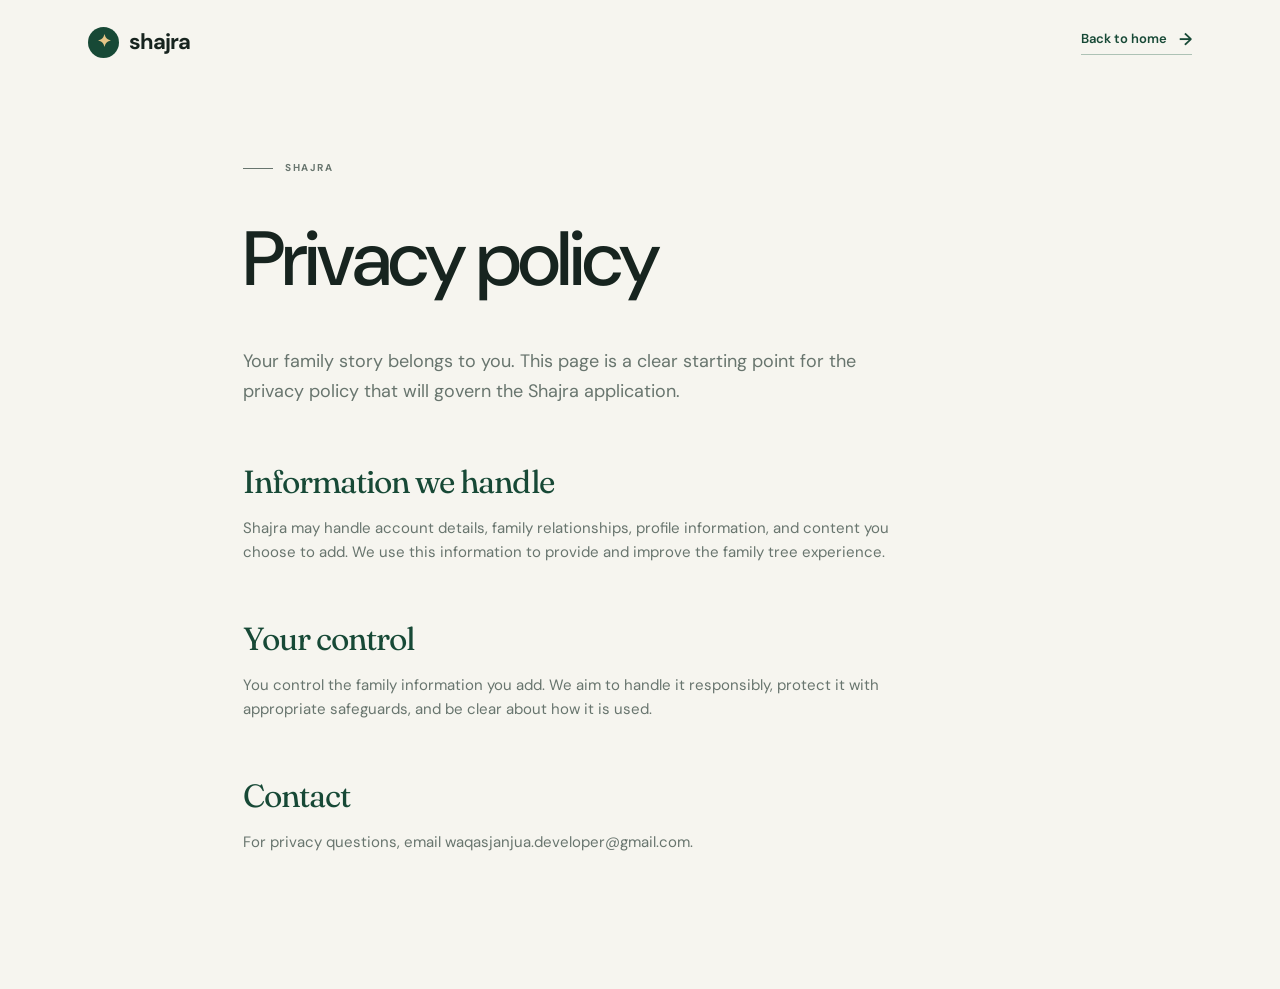
==== privacy-policy.html @ ed26be76 "first commit" ====
<!doctype html><html lang="en"><head><meta charset="UTF-8"><meta name="viewport" content="width=device-width, initial-scale=1.0"><title>Privacy Policy | Shajra</title><link rel="stylesheet" href="styles.css"></head><body class="legal-page"><header class="site-header"><nav class="nav container"><a class="brand" href="/"><span class="brand-mark">✦</span><span>shajra</span></a><a class="text-link" href="/">Back to home <span>→</span></a></nav></header><main class="legal-content container"><p class="eyebrow"><span class="eyebrow-line"></span> Shajra</p><h1>Privacy policy</h1><p class="legal-lede">Your family story belongs to you. This page is a clear starting point for the privacy policy that will govern the Shajra application.</p><h2>Information we handle</h2><p>Shajra may handle account details, family relationships, profile information, and content you choose to add. We use this information to provide and improve the family tree experience.</p><h2>Your control</h2><p>You control the family information you add. We aim to handle it responsibly, protect it with appropriate safeguards, and be clear about how it is used.</p><h2>Contact</h2><p>For privacy questions, email <a href="mailto:waqasjanjua.developer@gmail.com">waqasjanjua.developer@gmail.com</a>.</p></main></body></html>
---- styles.css ----
@import url('https://fonts.googleapis.com/css2?family=DM+Sans:wght@400;500;600;700&family=Fraunces:opsz,wght@9..144,400;9..144,500&display=swap');
:root{--ink:#17241f;--muted:#68756e;--paper:#f6f5ef;--cream:#ebe9dd;--white:#fff;--green:#174936;--green-2:#0d382b;--mint:#cbdccd;--blue:#168df0;--gold:#d9ab5a;--line:#d6d9d0;--serif:'Fraunces',Georgia,serif;--sans:'DM Sans',sans-serif;--max:1160px}
*{box-sizing:border-box}html{scroll-behavior:smooth}body{margin:0;background:var(--paper);color:var(--ink);font:15px/1.6 var(--sans);overflow-x:hidden}a{color:inherit;text-decoration:none}img{display:block;max-width:100%}.container{max-width:var(--max);margin:auto;padding:0 28px}.section-pad{padding:132px 0}.site-header{position:fixed;z-index:10;top:0;left:0;width:100%;transition:.3s}.site-header.scrolled{background:rgba(246,245,239,.84);backdrop-filter:blur(14px);box-shadow:0 1px 0 #fff5}.nav{height:84px;display:flex;align-items:center;justify-content:space-between}.brand{display:flex;align-items:center;gap:10px;font-size:22px;font-weight:700;letter-spacing:-1px}.brand-mark{width:31px;height:31px;display:grid;place-items:center;border-radius:50%;background:var(--green);color:#e5c687;font-size:17px}.nav-links{display:flex;align-items:center;gap:26px;font-size:13px;color:#526057}.nav-links a:not(.button):hover,.footer-links a:hover{color:var(--green)}.button{display:inline-flex;align-items:center;justify-content:center;gap:16px;border:0;background:var(--green);color:#fff;border-radius:3px;padding:15px 20px;font:600 13px var(--sans);cursor:pointer;transition:.25s}.button:hover{background:#26624d;transform:translateY(-2px);box-shadow:0 8px 18px #17493622}.button span,.text-link span{font-size:17px;line-height:0}.button-small{padding:11px 15px;margin-left:3px}.text-link{display:inline-flex;gap:12px;align-items:center;font-size:13px;font-weight:600;color:var(--green);border-bottom:1px solid #adc2b5;padding-bottom:4px}.text-link:hover span{transform:translateX(4px)}.text-link span{transition:.2s}.menu-toggle{display:none;background:none;border:0}.hero{min-height:760px;position:relative;padding-top:178px;background:var(--paper)}.hero-pattern{position:absolute;inset:0;opacity:.35;background-image:linear-gradient(90deg,transparent 49.8%,#dfe0d7 50%,transparent 50.2%),linear-gradient(#dfe0d7 1px,transparent 1px);background-size:100% 100%,100% 92px;mask-image:linear-gradient(90deg,#000,transparent 70%)}.hero-grid{position:relative;display:grid;grid-template-columns:1fr 1fr;gap:70px;align-items:center}.eyebrow{display:flex;align-items:center;gap:12px;text-transform:uppercase;letter-spacing:1.6px;font-size:10px;font-weight:700;color:var(--green);margin:0 0 22px}.eyebrow-line{width:30px;height:1px;background:currentColor;display:inline-block}.hero h1,h2{font-size:clamp(46px,5.4vw,77px);line-height:1.02;letter-spacing:-3.5px;margin:0 0 28px;font-weight:500}.hero h1 em,h2 em,.section-heading em{font-family:var(--serif);font-weight:400;color:var(--green)}.hero-lede{max-width:430px;color:var(--muted);font-size:16px;line-height:1.8}.hero-actions{display:flex;align-items:center;gap:27px;margin-top:34px}.hero-note{display:flex;align-items:center;gap:12px;margin-top:62px;font-size:11px;color:var(--muted);line-height:1.4}.hero-note strong{color:var(--ink);font-size:12px}.avatar-stack{display:flex}.avatar-stack i{width:30px;height:30px;display:grid;place-items:center;background:var(--mint);border:2px solid var(--paper);border-radius:50%;font-style:normal;color:var(--green);margin-left:-7px}.avatar-stack i:first-child{margin-left:0}.hero-visual{height:490px;position:relative;display:grid;place-items:center}.phone{background:#161c1a;border:7px solid #161c1a;border-radius:39px;box-shadow:20px 24px 46px #18352b2d;position:relative;overflow:hidden}.phone-hero{width:250px;height:485px;transform:rotate(5deg);animation:float 5s ease-in-out infinite}.phone-speaker{position:absolute;top:10px;left:50%;transform:translateX(-50%);height:6px;width:55px;border-radius:10px;background:#26312d;z-index:2}.phone-screen{height:100%;overflow:hidden;border-radius:29px}.tree-screen{background:#f2f5ed;color:var(--green);padding:30px 15px 10px}.status{display:flex;justify-content:space-between;font-size:8px;color:#87968b}.app-head{display:flex;justify-content:space-between;align-items:center;padding:20px 0 17px;font-size:16px;font-weight:700}.round-icon{background:#d8e7db;width:25px;height:25px;display:grid;place-items:center;border-radius:50%;font-size:17px}.mini-tree{height:300px;display:flex;flex-direction:column;align-items:center;padding-top:10px}.tree-branch{display:flex;gap:8px;justify-content:center}.node{width:68px;min-height:57px;padding:8px 3px;border:1px solid #abc5b1;border-radius:10px;background:#fff;text-align:center;font-size:9px;line-height:1.3;box-shadow:0 5px 10px #17493610}.node small{font-size:6px;color:#8b998e}.node.active{background:var(--green);color:#fff;border-color:var(--green);transform:scale(1.08)}.node.active small{color:#bed9c3}.tree-line{width:1px;height:24px;background:var(--gold);position:relative}.tree-line:after{content:'';position:absolute;left:-46px;top:12px;width:92px;height:1px;background:var(--gold)}.tree-line.short{height:18px}.tree-line.short:after{left:-70px;width:140px}.screen-nav{display:flex;justify-content:space-around;border-top:1px solid #dae3d9;padding-top:10px;margin-top:auto;color:#97a59b;font-size:14px;text-align:center}.screen-nav small{display:block;font-size:7px}.screen-nav .selected{color:var(--green)}.orbit{position:absolute;border:1px solid #cbd6c8;border-radius:50%;width:390px;height:390px}.orbit-one{transform:rotate(32deg);border-style:dashed}.orbit-two{width:520px;height:170px;transform:rotate(-35deg)}.float-label{position:absolute;background:#fff;border:1px solid #e5e5dd;box-shadow:0 12px 24px #18352b13;padding:12px 15px;border-radius:3px;font-size:11px;color:var(--muted)}.float-label span{color:var(--gold);margin-right:7px}.label-top{top:65px;right:10px}.label-bottom{bottom:50px;left:3px}.trust-row{position:relative;display:flex;align-items:center;gap:20px;margin-top:74px;color:#98a29a;font-size:9px;letter-spacing:1.3px}.trust-row span:not(:first-child){color:var(--green);letter-spacing:0;font-size:10px}.trust-rule{height:1px;background:#d7dbd2;flex:1}.two-col{display:grid;grid-template-columns:.82fr 1.18fr;gap:90px;align-items:center}.section-intro h2,.section-heading h2{font-size:clamp(40px,4.5vw,62px);letter-spacing:-3px}.section-intro>p:not(.eyebrow),.section-heading>p:not(.eyebrow){color:var(--muted);max-width:430px;margin:0 0 27px}.about-card{background:#e8eadf;padding:14px}.about-image{position:relative;height:340px;overflow:hidden;background:#0e8ee7}.about-image img{width:100%;height:100%;object-fit:cover;object-position:center 35%;filter:saturate(.9)}.image-caption{position:absolute;bottom:0;left:0;right:0;padding:20px;display:flex;justify-content:space-between;color:#fff;background:linear-gradient(transparent,#102d28d9);font-size:11px}.stats{display:grid;grid-template-columns:repeat(3,1fr);padding:25px 10px 10px}.stats div{border-right:1px solid #cdd3c9;padding:0 16px}.stats div:last-child{border:0}.stats strong{display:block;font:32px var(--serif);color:var(--green)}.stats span{font-size:10px;color:var(--muted)}.soft-section{background:#edeee7}.section-heading.centered{text-align:center}.section-heading.centered .eyebrow{justify-content:center}.section-heading.centered>p:not(.eyebrow){margin-left:auto;margin-right:auto}.feature-grid{display:grid;grid-template-columns:repeat(3,1fr);gap:1px;background:#d4d8cd;margin-top:64px;border:1px solid #d4d8cd}.feature-card{position:relative;background:#edeee7;min-height:230px;padding:29px;transition:.25s}.feature-card:hover{background:#f7f7f2;transform:translateY(-4px);z-index:1;box-shadow:0 8px 20px #1d32221a}.feature-icon{width:40px;height:40px;display:grid;place-items:center;border:1px solid #9ab8a2;border-radius:50%;font-size:21px;color:var(--green);margin-bottom:24px}.feature-card h3,.step h3{font-size:16px;margin:0 0 10px}.feature-card p,.step p{font-size:13px;color:var(--muted);max-width:245px}.card-number{position:absolute;right:28px;top:32px;font-size:10px;color:#94a297}.how{background:var(--paper)}.steps{display:grid;grid-template-columns:repeat(4,1fr);gap:36px;margin-top:64px}.step{position:relative}.step>span{font:22px var(--serif);color:var(--gold)}.step-line{height:1px;background:#bdcabe;margin:19px 0 27px;position:relative}.step-line:after{content:'›';position:absolute;right:-5px;top:-13px;color:var(--gold);font-size:20px}.step:last-child .step-line:after{display:none}.tree-preview{background:var(--green-2);color:#eef3e7;overflow:hidden}.tree-layout{display:grid;grid-template-columns:.75fr 1.25fr;align-items:center;gap:78px}.light{color:#d8c28c}.tree-copy h2{font-size:clamp(43px,4.8vw,66px)}.tree-copy h2 em{color:#dae7d2}.tree-copy>p:not(.eyebrow){color:#b1c3b3;max-width:355px;margin-bottom:33px}.button-light{background:#e8c879;color:var(--green-2)}.button-light:hover{background:#f2d58e}.tree-board{height:440px;border:1px solid #71907b;position:relative;background:radial-gradient(circle at 50% 40%,#285745,#0f392d);border-radius:3px;overflow:hidden}.board-label{position:absolute;top:20px;left:22px;right:22px;display:flex;justify-content:space-between;font-size:9px;letter-spacing:1.5px;color:#b5c8b4}.board-label span{color:#d9b86c}.family-node{position:absolute;background:#f5f4e9;color:var(--green-2);width:92px;min-height:67px;padding:12px 5px;text-align:center;box-shadow:0 8px 16px #00170c33;border-radius:2px;z-index:1}.family-node b{display:block;font:18px var(--serif)}.family-node small{font-size:8px;color:#758879}.family-node.grand{top:83px;left:calc(50% - 46px);border-top:3px solid var(--gold)}.family-node.parent{top:210px;left:calc(35% - 46px)}.family-node.p2{left:calc(65% - 46px)}.family-node.child{top:340px;left:calc(25% - 46px);background:#d8e5d2}.family-node.cchild{left:calc(50% - 46px)}.family-node.cchild2{left:calc(75% - 46px)}.connection{position:absolute;background:var(--gold)}.c1{width:1px;height:60px;top:150px;left:50%}.c2{height:1px;width:30%;top:180px;left:35%}.c3{width:1px;height:30px;top:180px;left:35%}.c4{width:1px;height:30px;top:180px;left:65%}.board-dot{position:absolute;width:5px;height:5px;border-radius:50%;background:var(--gold);box-shadow:0 0 0 5px #d9ab5a22}.d1{left:25%;top:307px}.d2{left:75%;top:307px}.screenshots{overflow:hidden}.shot-rail{display:flex;gap:24px;overflow-x:auto;padding:18px 0 30px;scrollbar-color:var(--gold) transparent}.shot{flex:0 0 160px;position:relative}.shot img{width:100%;height:310px;object-fit:cover;border-radius:23px;border:5px solid #17251f;box-shadow:0 15px 25px #22352a18}.shot.featured-shot{margin-top:-18px}.shot-tag{text-align:center;font-size:11px;color:var(--muted);margin-bottom:12px}.why-header{align-items:end}.why-lede{color:var(--muted);max-width:310px;line-height:1.9}.why-grid{display:grid;grid-template-columns:repeat(4,1fr);border-top:1px solid #cdd2c8;border-bottom:1px solid #cdd2c8;margin-top:62px}.why-card{padding:30px 22px 30px 0;border-right:1px solid #cdd2c8;margin:20px 22px 20px 0}.why-card:last-child{border:0}.why-card span{font-size:10px;color:var(--gold)}.why-card h3{font:30px var(--serif);margin:35px 0 12px;color:var(--green)}.why-card p{font-size:12px;color:var(--muted);max-width:170px}.privacy-box{background:var(--cream);padding:57px 68px;display:grid;grid-template-columns:1.15fr .85fr;gap:50px}.privacy-box h2{font-size:clamp(36px,4vw,53px);margin-bottom:18px}.privacy-box p:not(.eyebrow){color:var(--muted);max-width:510px}.privacy-points{display:flex;flex-direction:column;justify-content:center;gap:15px;color:var(--green);font-size:12px}.privacy-points .text-link{margin-top:17px;width:max-content}.faq-layout{display:grid;grid-template-columns:.65fr 1.35fr;gap:110px}.accordion details{border-top:1px solid #cdd2c8;padding:21px 0}.accordion details:last-child{border-bottom:1px solid #cdd2c8}.accordion summary{list-style:none;display:flex;justify-content:space-between;cursor:pointer;font-weight:600;font-size:15px}.accordion summary::-webkit-details-marker{display:none}.accordion summary span{font-size:21px;font-weight:400;color:var(--gold);transition:.2s}.accordion details[open] summary span{transform:rotate(45deg)}.accordion p{color:var(--muted);font-size:13px;max-width:530px;margin:15px 0 0}.accordion a,.email-link{color:var(--green);text-decoration:underline;text-underline-offset:3px}.download{background:var(--green-2);color:#f6f5ed;overflow:hidden}.download-box{display:grid;grid-template-columns:1fr 300px;align-items:center;min-height:420px}.download h2{font-size:clamp(44px,5vw,69px)}.download h2 em{color:#dfc47e}.download-copy>p:not(.eyebrow){color:#b6c8b8;max-width:420px;margin-bottom:28px}.store-button{display:inline-flex;align-items:center;gap:12px;background:#f3f4eb;color:var(--green-2);padding:9px 13px;border-radius:4px;font-size:16px;font-weight:700}.store-button small{display:block;font-size:7px;font-weight:600;letter-spacing:1px}.store-button b{font-size:19px;margin-left:12px}.play-symbol{font-size:20px;color:var(--blue)}.download-phone{height:420px;display:flex;justify-content:center;align-items:end}.download-phone img{height:405px;width:205px;object-fit:cover;object-position:50% 31%;border:6px solid #17231f;border-radius:30px;box-shadow:0 12px 25px #0005;transform:rotate(8deg)}.contact-layout{display:grid;grid-template-columns:.9fr 1.1fr;gap:150px}.contact .section-heading h2{font-size:clamp(42px,4.6vw,62px)}.contact .section-heading>p:not(.eyebrow){margin-bottom:25px}.email-link{font-size:13px}.contact-form{display:flex;flex-direction:column;gap:18px}.contact-form label{display:flex;flex-direction:column;gap:7px;font-size:11px;font-weight:700;color:var(--green)}input,textarea{background:transparent;border:0;border-bottom:1px solid #bfc9be;padding:9px 0;font:14px var(--sans);color:var(--ink);outline:0;resize:vertical}input:focus,textarea:focus{border-color:var(--green)}.contact-form .button{align-self:start;margin-top:12px}.form-status{color:var(--green);font-size:12px}.footer{background:var(--green-2);color:#f1f1e8;padding:67px 0 25px}.footer-top{display:grid;grid-template-columns:1fr 1fr 1.4fr;gap:30px;align-items:start}.footer-brand .brand-mark{background:#e6c476;color:var(--green-2)}.footer-top>p{margin:0;color:#b4c8b8;line-height:1.5}.footer-top em{font:20px var(--serif);color:#e7c97d}.footer-links{display:flex;flex-wrap:wrap;gap:13px 25px;justify-content:flex-end;font-size:11px;color:#bdcbbd}.footer-bottom{display:flex;justify-content:space-between;border-top:1px solid #496354;margin-top:58px;padding-top:18px;color:#7f9b87;font-size:10px}.reveal{opacity:0;transform:translateY(24px);transition:opacity .7s ease,transform .7s ease}.reveal.is-visible{opacity:1;transform:none}.delay-1{transition-delay:.12s}.delay-2{transition-delay:.22s}.delay-3{transition-delay:.32s}@keyframes float{0%,100%{transform:rotate(5deg) translateY(0)}50%{transform:rotate(3deg) translateY(-13px)}}.legal-page{background:var(--paper)}.legal-content{padding-top:160px;padding-bottom:120px;max-width:850px}.legal-content h1{font-size:clamp(48px,6vw,80px);font-weight:500;letter-spacing:-3px;margin:0 0 25px}.legal-content h2{font:32px var(--serif);letter-spacing:-1px;margin:55px 0 10px;color:var(--green)}.legal-content p{color:var(--muted);max-width:650px}.legal-lede{font-size:18px;line-height:1.7}
@media(max-width:850px){.nav-links{gap:15px}.nav-links a:not(.button){display:none}.hero-grid,.two-col,.tree-layout,.download-box,.contact-layout,.faq-layout{grid-template-columns:1fr;gap:50px}.hero{padding-top:140px}.hero-visual{height:520px}.about-card{max-width:650px}.steps{grid-template-columns:repeat(2,1fr);row-gap:40px}.step:nth-child(2) .step-line:after{display:none}.tree-copy{max-width:500px}.privacy-box{grid-template-columns:1fr;padding:42px 35px}.contact-layout{gap:55px}.download-box{padding-top:20px}.download-phone{display:none}.footer-top{grid-template-columns:1fr 1fr}.footer-links{grid-column:1/-1;justify-content:flex-start}.menu-toggle{display:none}}
@media(max-width:620px){.container{padding:0 20px}.section-pad{padding:88px 0}.site-header{background:rgba(246,245,239,.85)}.nav{height:70px}.menu-toggle{display:flex;width:37px;height:35px;flex-direction:column;justify-content:center;gap:6px;cursor:pointer}.menu-toggle span{height:1px;width:24px;background:var(--green);display:block}.nav-links{position:absolute;top:70px;left:15px;right:15px;background:var(--paper);padding:16px 20px;display:none;flex-direction:column;align-items:stretch;box-shadow:0 12px 30px #173b2818;border:1px solid #e0e2d9}.nav-links.is-open{display:flex}.nav-links a:not(.button){display:block;padding:10px 0}.nav-links .button{margin:7px 0 0;text-align:center}.hero{min-height:auto;padding-top:123px}.hero h1{font-size:48px;letter-spacing:-2.5px}.hero-lede{font-size:14px}.hero-actions{align-items:flex-start;flex-direction:column;gap:20px}.hero-note{margin-top:37px}.hero-visual{height:460px;margin-top:5px}.phone-hero{height:420px;width:218px}.orbit-one{width:330px;height:330px}.orbit-two{width:430px;height:145px}.label-top{right:-4px;top:35px}.label-bottom{left:-2px;bottom:28px}.trust-row{margin-top:48px;gap:12px;flex-wrap:wrap}.trust-row .trust-rule{display:none}.trust-row span:first-child{width:100%}.section-intro h2,.section-heading h2{letter-spacing:-2px}.about-image{height:300px}.stats{padding-left:0;padding-right:0}.stats div{padding:0 9px}.stats strong{font-size:27px}.stats span{font-size:9px}.feature-grid{grid-template-columns:1fr;margin-top:42px}.feature-card{min-height:205px}.steps{grid-template-columns:1fr;gap:28px;margin-top:42px}.step-line{margin:10px 0 14px}.step-line:after{display:none}.tree-board{height:390px;transform:scale(.92);transform-origin:left center;width:108%;}.family-node{width:78px;min-height:60px}.family-node b{font-size:15px}.tree-copy h2{letter-spacing:-2px}.shot-rail{margin-right:-20px;gap:16px}.shot{flex-basis:145px}.shot img{height:285px}.why-grid{grid-template-columns:1fr 1fr}.why-card{margin-right:15px;padding-right:10px}.why-card:nth-child(2){border:0}.why-card h3{font-size:26px}.privacy-box{padding:34px 24px}.accordion summary{font-size:14px}.download h2{letter-spacing:-2px}.footer-top{grid-template-columns:1fr}.footer-links{grid-column:auto}.footer-bottom{flex-direction:column;gap:8px}.legal-content{padding-top:120px}}
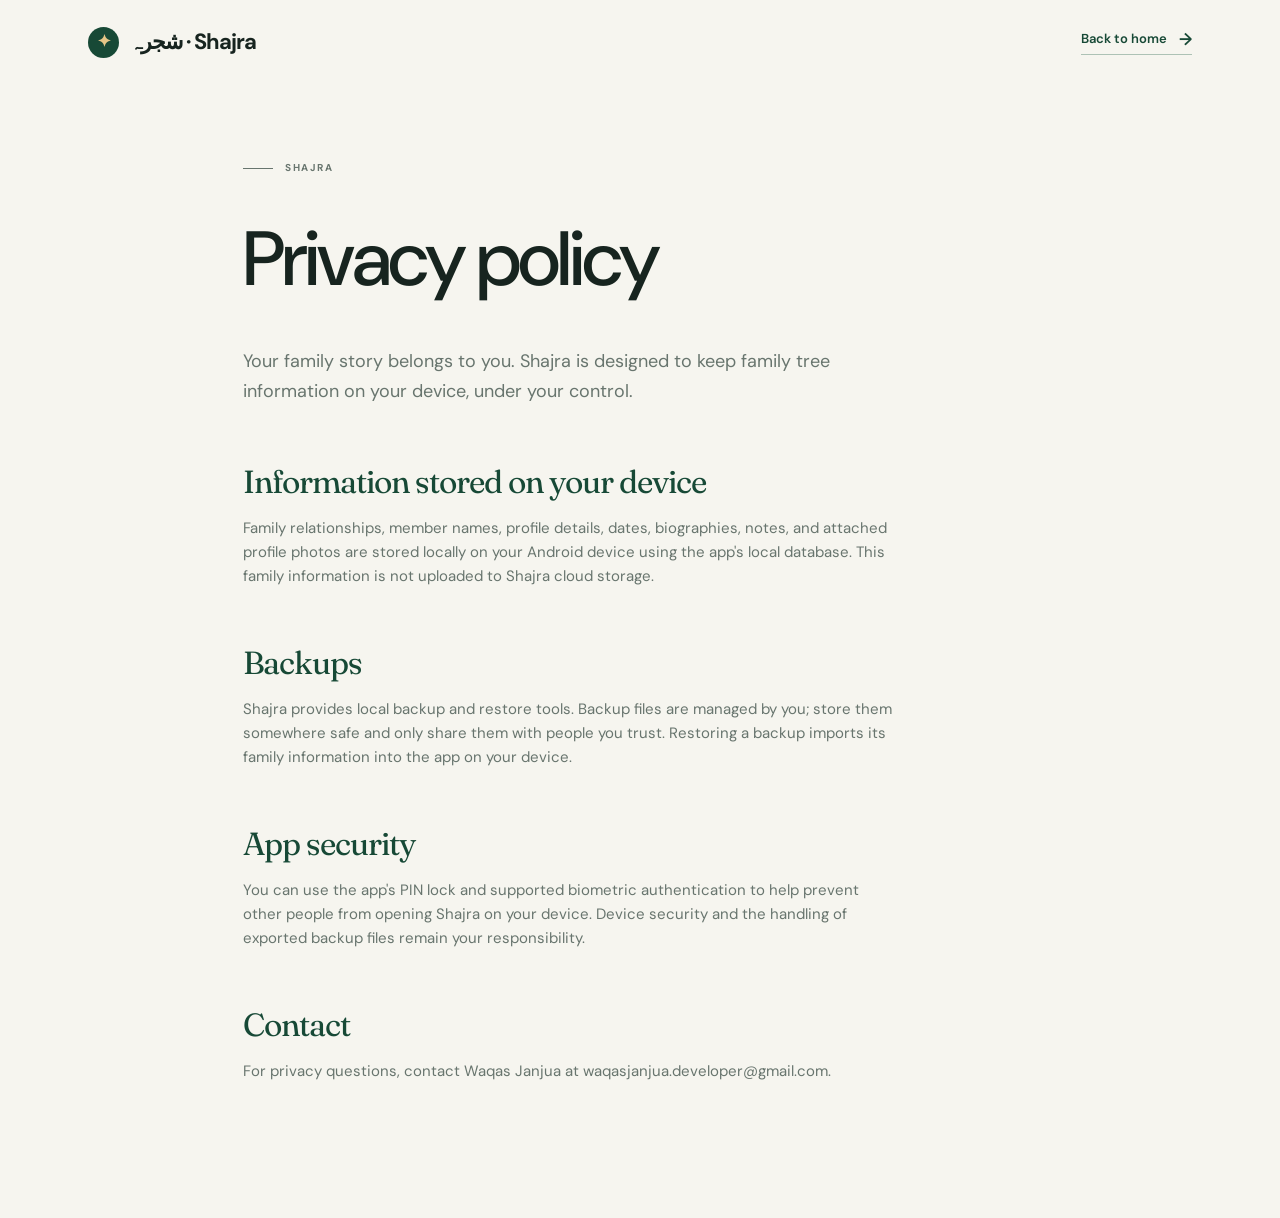
==== commit 8604cf53: "update website" ====
--- a/privacy-policy.html
+++ b/privacy-policy.html
@@ -1 +1,31 @@
-<!doctype html><html lang="en"><head><meta charset="UTF-8"><meta name="viewport" content="width=device-width, initial-scale=1.0"><title>Privacy Policy | Shajra</title><link rel="stylesheet" href="styles.css"></head><body class="legal-page"><header class="site-header"><nav class="nav container"><a class="brand" href="/"><span class="brand-mark">✦</span><span>shajra</span></a><a class="text-link" href="/">Back to home <span>→</span></a></nav></header><main class="legal-content container"><p class="eyebrow"><span class="eyebrow-line"></span> Shajra</p><h1>Privacy policy</h1><p class="legal-lede">Your family story belongs to you. This page is a clear starting point for the privacy policy that will govern the Shajra application.</p><h2>Information we handle</h2><p>Shajra may handle account details, family relationships, profile information, and content you choose to add. We use this information to provide and improve the family tree experience.</p><h2>Your control</h2><p>You control the family information you add. We aim to handle it responsibly, protect it with appropriate safeguards, and be clear about how it is used.</p><h2>Contact</h2><p>For privacy questions, email <a href="mailto:waqasjanjua.developer@gmail.com">waqasjanjua.developer@gmail.com</a>.</p></main></body></html>+<!doctype html>
+<html lang="en">
+<head>
+  <meta charset="UTF-8">
+  <meta name="viewport" content="width=device-width, initial-scale=1.0">
+  <title>Privacy Policy | Shajra</title>
+  <meta name="description" content="Learn how Shajra stores and protects family tree information on your device.">
+  <link rel="stylesheet" href="styles.css">
+</head>
+<body class="legal-page">
+  <header class="site-header">
+    <nav class="nav container" aria-label="Main navigation">
+      <a class="brand" href="index.html"><span class="brand-mark">✦</span><span>شجرہ · Shajra</span></a>
+      <a class="text-link" href="index.html">Back to home <span>→</span></a>
+    </nav>
+  </header>
+  <main class="legal-content container">
+    <p class="eyebrow"><span class="eyebrow-line"></span> Shajra</p>
+    <h1>Privacy policy</h1>
+    <p class="legal-lede">Your family story belongs to you. Shajra is designed to keep family tree information on your device, under your control.</p>
+    <h2>Information stored on your device</h2>
+    <p>Family relationships, member names, profile details, dates, biographies, notes, and attached profile photos are stored locally on your Android device using the app's local database. This family information is not uploaded to Shajra cloud storage.</p>
+    <h2>Backups</h2>
+    <p>Shajra provides local backup and restore tools. Backup files are managed by you; store them somewhere safe and only share them with people you trust. Restoring a backup imports its family information into the app on your device.</p>
+    <h2>App security</h2>
+    <p>You can use the app's PIN lock and supported biometric authentication to help prevent other people from opening Shajra on your device. Device security and the handling of exported backup files remain your responsibility.</p>
+    <h2>Contact</h2>
+    <p>For privacy questions, contact Waqas Janjua at <a href="mailto:waqasjanjua.developer@gmail.com">waqasjanjua.developer@gmail.com</a>.</p>
+  </main>
+</body>
+</html>
